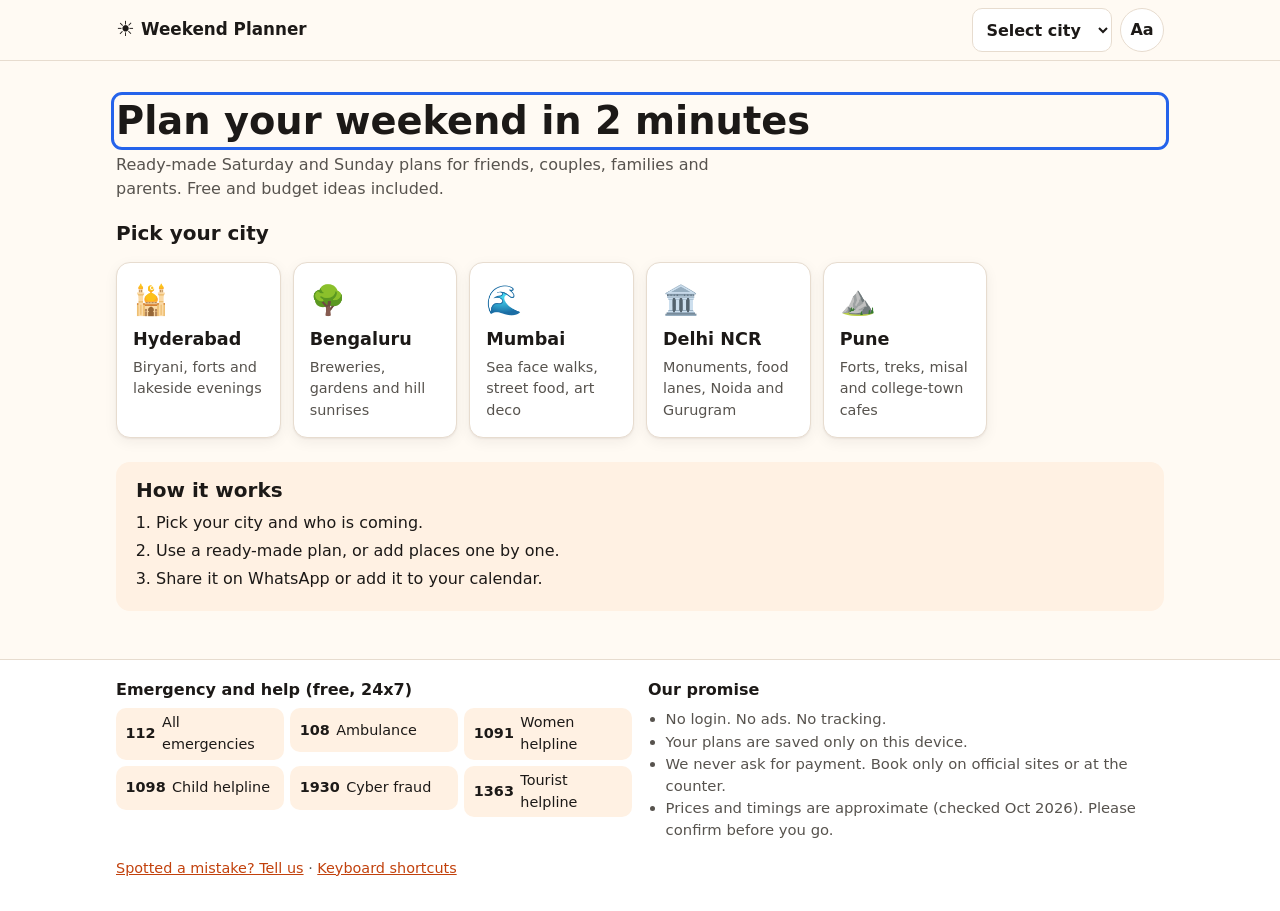
==== index.html @ 53698dc2 "Weekend Planner v1: 5 cities, ready plans, builder, share, offline Static site for planning Saturday" ====
<!doctype html>
<html lang="en">
<head>
  <meta charset="utf-8">
  <meta name="viewport" content="width=device-width, initial-scale=1, viewport-fit=cover">
  <title>Weekend Planner: Hyderabad, Bengaluru, Mumbai, Delhi NCR, Pune</title>
  <meta name="description" content="Plan your Saturday and Sunday in 2 minutes. Ready-made weekend plans and budget-friendly ideas for friends, couples, families and parents in Hyderabad, Bengaluru, Mumbai, Delhi NCR and Pune.">
  <meta name="theme-color" content="#c2410c" media="(prefers-color-scheme: light)">
  <meta name="theme-color" content="#0f1115" media="(prefers-color-scheme: dark)">
  <meta property="og:title" content="Weekend Planner">
  <meta property="og:description" content="Plan your weekend in 2 minutes. Free and budget ideas, date nights, family days, plans for parents.">
  <meta property="og:type" content="website">
  <meta property="og:image" content="https://abhinandankainth.github.io/Weekend-Planner/icons/og.png">
  <link rel="icon" href="icons/icon.svg" type="image/svg+xml">
  <link rel="apple-touch-icon" href="icons/icon-192.png">
  <link rel="manifest" href="manifest.webmanifest">
  <link rel="stylesheet" href="assets/styles.css">
  <script>
    // Apply saved theme and text size before first paint to avoid a flash.
    (function () {
      try {
        var s = JSON.parse(localStorage.getItem('wp:v1') || '{}');
        var d = document.documentElement;
        if (s.theme && s.theme !== 'auto') d.setAttribute('data-theme', s.theme);
        if (s.textSize) d.setAttribute('data-text', s.textSize);
        if (s.lang) d.setAttribute('lang', s.lang);
      } catch (e) {}
    })();
  </script>
</head>
<body>
  <a class="skip-link" href="#main" data-i18n="skip">Skip to content</a>

  <header class="topbar">
    <div class="topbar-inner">
      <a class="brand" href="#/" data-i18n-aria="goHome" aria-label="Go home">
        <span class="brand-mark" aria-hidden="true">☀️</span>
        <span class="brand-name" data-i18n="appName">Weekend Planner</span>
      </a>
      <div class="topbar-actions">
        <label class="visually-hidden" for="city-select" data-i18n="chooseCity">Choose city</label>
        <select id="city-select" class="city-select"></select>
        <button class="icon-btn" id="settings-btn" aria-haspopup="dialog" aria-controls="settings-dialog" data-i18n-aria="settings" aria-label="Settings">
          <span aria-hidden="true">Aa</span>
        </button>
      </div>
    </div>
  </header>

  <div id="offline-banner" class="banner" hidden role="status" data-i18n="offline">You're offline. Showing saved info; maps and links need internet.</div>

  <main id="main" tabindex="-1"></main>

  <footer class="footer">
    <div class="footer-inner">
      <section aria-labelledby="help-h">
        <h2 id="help-h" class="footer-h" data-i18n="emergencyTitle">Emergency and help (free, 24x7)</h2>
        <ul class="helplines">
          <li><a href="tel:112"><strong>112</strong> <span data-i18n="h112">All emergencies</span></a></li>
          <li><a href="tel:108"><strong>108</strong> <span data-i18n="h108">Ambulance</span></a></li>
          <li><a href="tel:1091"><strong>1091</strong> <span data-i18n="h1091">Women helpline</span></a></li>
          <li><a href="tel:1098"><strong>1098</strong> <span data-i18n="h1098">Child helpline</span></a></li>
          <li><a href="tel:1930"><strong>1930</strong> <span data-i18n="h1930">Cyber fraud</span></a></li>
          <li><a href="tel:1363"><strong>1363</strong> <span data-i18n="h1363">Tourist helpline</span></a></li>
        </ul>
      </section>
      <section aria-labelledby="trust-h">
        <h2 id="trust-h" class="footer-h" data-i18n="trustTitle">Our promise</h2>
        <ul class="promise">
          <li data-i18n="p1">No login. No ads. No tracking.</li>
          <li data-i18n="p2">Your plans are saved only on this device.</li>
          <li data-i18n="p3">We never ask for payment. Book only on official sites or at the counter.</li>
          <li data-i18n="p4">Prices and timings are approximate (checked Oct 2026). Please confirm before you go.</li>
        </ul>
      </section>
      <p class="footer-small">
        <a href="https://github.com/AbhinandanKainth/Weekend-Planner/issues/new" target="_blank" rel="noopener" data-i18n="feedback">Spotted a mistake? Tell us</a>
        · <button class="linklike" id="shortcuts-btn" data-i18n="shortcuts">Keyboard shortcuts</button>
      </p>
    </div>
  </footer>

  <dialog id="settings-dialog" class="dialog" aria-labelledby="settings-title">
    <form method="dialog" class="dialog-body">
      <h2 id="settings-title" data-i18n="settings">Settings</h2>
      <fieldset class="seg">
        <legend data-i18n="language">Language</legend>
        <label><input type="radio" name="lang" value="en"> English</label>
        <label><input type="radio" name="lang" value="hi"> हिंदी</label>
      </fieldset>
      <fieldset class="seg">
        <legend data-i18n="textSize">Text size</legend>
        <label><input type="radio" name="textSize" value="m"> <span style="font-size:1rem">A</span></label>
        <label><input type="radio" name="textSize" value="l"> <span style="font-size:1.2rem">A</span></label>
        <label><input type="radio" name="textSize" value="xl"> <span style="font-size:1.4rem">A</span></label>
      </fieldset>
      <fieldset class="seg">
        <legend data-i18n="theme">Theme</legend>
        <label><input type="radio" name="theme" value="auto"> <span data-i18n="auto">Auto</span></label>
        <label><input type="radio" name="theme" value="light"> <span data-i18n="light">Light</span></label>
        <label><input type="radio" name="theme" value="dark"> <span data-i18n="dark">Dark</span></label>
      </fieldset>
      <div class="dialog-actions">
        <button class="btn btn-primary" value="close" data-i18n="done">Done</button>
      </div>
    </form>
  </dialog>

  <dialog id="shortcuts-dialog" class="dialog" aria-labelledby="shortcuts-title">
    <form method="dialog" class="dialog-body">
      <h2 id="shortcuts-title" data-i18n="shortcuts">Keyboard shortcuts</h2>
      <dl class="kbd-list">
        <dt><kbd>/</kbd></dt><dd data-i18n="kSearch">Search activities</dd>
        <dt><kbd>1</kbd> <kbd>2</kbd> <kbd>3</kbd></dt><dd data-i18n="kTabs">Plans, Explore, My weekend</dd>
        <dt><kbd>s</kbd></dt><dd data-i18n="kSurprise">Surprise me</dd>
        <dt><kbd>c</kbd></dt><dd data-i18n="kCity">Change city</dd>
        <dt><kbd>d</kbd></dt><dd data-i18n="kDark">Toggle dark mode</dd>
        <dt><kbd>?</kbd></dt><dd data-i18n="kHelp">Show this help</dd>
      </dl>
      <div class="dialog-actions">
        <button class="btn btn-primary" value="close" data-i18n="done">Done</button>
      </div>
    </form>
  </dialog>

  <div id="toast" class="toast" role="status" aria-live="polite"></div>

  <noscript><p class="noscript">Weekend Planner needs JavaScript to build your plan. Please enable it.</p></noscript>

  <script src="assets/i18n.js" defer></script>
  <script src="data/cities.js" defer></script>
  <script src="assets/app.js" defer></script>
</body>
</html>
---- assets/styles.css ----
/* Weekend Planner styles. Mobile-first, no web fonts, WCAG AA colours. */
:root {
  --bg: #fffaf3;
  --surface: #ffffff;
  --surface-2: #fff1e3;
  --text: #1c1917;
  --muted: #57534e;
  --border: #e7dccf;
  --primary: #c2410c;
  --primary-ink: #ffffff;
  --primary-soft: #ffedd5;
  --accent: #0f766e;
  --accent-soft: #ccfbf1;
  --warn-bg: #fef3c7;
  --warn-ink: #78350f;
  --focus: #2563eb;
  --shadow: 0 1px 2px rgba(28, 25, 23, .06), 0 4px 14px rgba(28, 25, 23, .06);
  --radius: 14px;
  --radius-sm: 10px;
  --tap: 44px;
  --maxw: 1080px;
  font-size: 100%;
  color-scheme: light;
}
:root[data-text="l"] { font-size: 118.75%; }
:root[data-text="xl"] { font-size: 137.5%; }

@media (prefers-color-scheme: dark) {
  :root:not([data-theme="light"]) {
    --bg: #0f1115; --surface: #181b22; --surface-2: #20242d; --text: #ececec; --muted: #b4b4b4;
    --border: #2e333d; --primary: #fb923c; --primary-ink: #1a0d03; --primary-soft: #3a2414;
    --accent: #5eead4; --accent-soft: #10302c; --warn-bg: #3b2f12; --warn-ink: #fde68a; --focus: #93c5fd;
    --shadow: none; color-scheme: dark;
  }
}
:root[data-theme="dark"] {
  --bg: #0f1115; --surface: #181b22; --surface-2: #20242d; --text: #ececec; --muted: #b4b4b4;
  --border: #2e333d; --primary: #fb923c; --primary-ink: #1a0d03; --primary-soft: #3a2414;
  --accent: #5eead4; --accent-soft: #10302c; --warn-bg: #3b2f12; --warn-ink: #fde68a; --focus: #93c5fd;
  --shadow: none; color-scheme: dark;
}

* { box-sizing: border-box; }
[hidden] { display: none !important; }
html { -webkit-text-size-adjust: 100%; }
body {
  margin: 0; background: var(--bg); color: var(--text);
  font-family: system-ui, -apple-system, "Segoe UI", Roboto, "Noto Sans", "Noto Sans Devanagari", "Helvetica Neue", Arial, sans-serif;
  line-height: 1.5; font-size: 1rem;
  min-height: 100vh; display: flex; flex-direction: column;
}
:lang(hi) body, html[lang="hi"] body { line-height: 1.65; }
main { flex: 1; width: 100%; max-width: var(--maxw); margin: 0 auto; padding: 1rem; outline: none; }
h1, h2, h3 { line-height: 1.25; margin: 0 0 .5rem; }
h1 { font-size: 1.6rem; }
h2 { font-size: 1.25rem; }
h3 { font-size: 1.05rem; }
p { margin: 0 0 .75rem; }
a { color: var(--primary); }
img { max-width: 100%; }
:focus-visible { outline: 3px solid var(--focus); outline-offset: 2px; border-radius: 6px; }
.visually-hidden { position: absolute !important; width: 1px; height: 1px; overflow: hidden; clip: rect(0 0 0 0); white-space: nowrap; }
.skip-link { position: absolute; left: .5rem; top: -3rem; background: var(--surface); color: var(--text); padding: .5rem .75rem; border-radius: 8px; z-index: 100; }
.skip-link:focus { top: .5rem; }
.muted { color: var(--muted); }
.small { font-size: .875rem; }
.noscript { padding: 1rem; text-align: center; }

/* Top bar */
.topbar { position: sticky; top: 0; z-index: 20; background: color-mix(in srgb, var(--bg) 88%, transparent); backdrop-filter: blur(8px); border-bottom: 1px solid var(--border); }
@supports not (background: color-mix(in srgb, red 50%, blue)) { .topbar { background: var(--bg); } }
.topbar-inner { max-width: var(--maxw); margin: 0 auto; padding: .5rem 1rem; display: flex; align-items: center; justify-content: space-between; gap: .5rem; }
.brand { display: flex; align-items: center; gap: .4rem; text-decoration: none; color: var(--text); font-weight: 800; font-size: 1.05rem; min-height: var(--tap); white-space: nowrap; min-width: 0; }
@media (max-width: 420px) { :root[data-text="l"] .brand-name, :root[data-text="xl"] .brand-name { display: none; } }
.brand-mark { font-size: 1.3rem; }
.topbar-actions { display: flex; align-items: center; gap: .5rem; }
.city-select, select, input[type="search"], input[type="time"] {
  min-height: var(--tap); border: 1px solid var(--border); background: var(--surface); color: var(--text);
  border-radius: var(--radius-sm); padding: .4rem .6rem; font: inherit;
}
.city-select { max-width: 11rem; min-width: 0; font-weight: 600; }
.icon-btn { min-width: var(--tap); min-height: var(--tap); border-radius: 50%; border: 1px solid var(--border); background: var(--surface); color: var(--text); font: inherit; font-weight: 700; cursor: pointer; }

.banner { background: var(--warn-bg); color: var(--warn-ink); text-align: center; padding: .5rem 1rem; font-size: .9rem; }

/* Buttons */
.btn {
  display: inline-flex; align-items: center; justify-content: center; gap: .35rem;
  min-height: var(--tap); padding: .5rem 1rem; border-radius: 999px; border: 1px solid var(--border);
  background: var(--surface); color: var(--text); font: inherit; font-weight: 600; cursor: pointer; text-decoration: none;
  transition: transform .08s ease, background .15s ease;
}
.btn:active { transform: scale(.97); }
.btn-primary { background: var(--primary); border-color: var(--primary); color: var(--primary-ink); }
.btn-accent { background: var(--accent); border-color: var(--accent); color: #fff; }
:root[data-theme="dark"] .btn-accent { color: #06201d; }
@media (prefers-color-scheme: dark) { :root:not([data-theme="light"]) .btn-accent { color: #06201d; } }
.btn-ghost { background: transparent; }
.btn-sm { min-height: 38px; padding: .3rem .75rem; font-size: .9rem; }
.btn-wa { background: #128c4b; border-color: #128c4b; color: #fff; }
.btn-row { display: flex; flex-wrap: wrap; gap: .5rem; }
.linklike { background: none; border: 0; color: var(--primary); font: inherit; text-decoration: underline; cursor: pointer; padding: 0; min-height: 0; }

/* Home */
.hero { padding: 1.25rem 0 .5rem; }
.hero h1 { font-size: clamp(1.6rem, 6vw, 2.4rem); }
.hero p { color: var(--muted); max-width: 38rem; }
.continue { margin: .5rem 0 1rem; }
.city-grid { display: grid; grid-template-columns: repeat(auto-fill, minmax(10rem, 1fr)); gap: .75rem; margin: 1rem 0 1.5rem; padding: 0; list-style: none; }
.city-card {
  display: flex; flex-direction: column; gap: .25rem; height: 100%; padding: 1rem; border-radius: var(--radius);
  background: var(--surface); border: 1px solid var(--border); box-shadow: var(--shadow);
  text-decoration: none; color: var(--text); min-height: 7.5rem;
}
.city-card:hover { border-color: var(--primary); }
.city-emoji { font-size: 1.8rem; }
.city-name { font-weight: 800; font-size: 1.1rem; }
.city-blurb { color: var(--muted); font-size: .9rem; }
.how { background: var(--surface-2); border-radius: var(--radius); padding: 1rem 1.25rem; }
.how ol { margin: 0; padding-left: 1.25rem; }
.how li { margin: .25rem 0; }

/* City header */
.city-head { display: flex; flex-wrap: wrap; align-items: flex-end; justify-content: space-between; gap: .5rem; margin-bottom: .75rem; }
.city-head h1 { margin: 0; }
.city-tagline { color: var(--muted); margin: 0; }
.weekend-pill { display: inline-flex; gap: .25rem; align-items: center; background: var(--primary-soft); color: var(--text); border-radius: 999px; padding: .25rem .75rem; font-size: .9rem; font-weight: 600; }
.weekend-switch { display: flex; gap: .25rem; flex-wrap: wrap; }

details.info { background: var(--surface); border: 1px solid var(--border); border-radius: var(--radius); margin: .5rem 0 1rem; }
details.info > summary { cursor: pointer; padding: .75rem 1rem; font-weight: 700; min-height: var(--tap); list-style-position: inside; }
.info-grid { display: grid; gap: .75rem; padding: 0 1rem 1rem; }
@media (min-width: 720px) { .info-grid { grid-template-columns: repeat(3, 1fr); } }
.info-grid h3 { font-size: .95rem; margin-bottom: .25rem; }
.info-grid p { font-size: .925rem; color: var(--muted); margin: 0; }

/* Chips */
.chip-group { display: flex; gap: .4rem; overflow-x: auto; padding: .15rem .1rem .5rem; scrollbar-width: thin; }
.chip-group.wrap { flex-wrap: wrap; overflow: visible; }
.chip {
  flex: 0 0 auto; min-height: 40px; padding: .35rem .85rem; border-radius: 999px; border: 1px solid var(--border);
  background: var(--surface); color: var(--text); font: inherit; font-size: .925rem; cursor: pointer; white-space: nowrap;
}
.chip[aria-pressed="true"], .chip[aria-selected="true"] { background: var(--text); color: var(--bg); border-color: var(--text); font-weight: 700; }
.label { font-size: .8rem; font-weight: 700; text-transform: uppercase; letter-spacing: .04em; color: var(--muted); margin: .5rem 0 .25rem; }
:lang(hi) .label { text-transform: none; letter-spacing: 0; font-size: .9rem; }

/* Tabs */
.tabs { display: flex; gap: .25rem; border-bottom: 1px solid var(--border); margin: .75rem 0 1rem; position: sticky; top: var(--topbar-h, 61px); background: var(--bg); z-index: 10; }
.tab {
  flex: 1; min-height: var(--tap); background: none; border: 0; border-bottom: 3px solid transparent; color: var(--muted);
  font: inherit; font-weight: 700; cursor: pointer; padding: .5rem .25rem; text-decoration: none; text-align: center;
  display: flex; align-items: center; justify-content: center; gap: .35rem; white-space: nowrap;
}
@media (max-width: 400px) { .tab { font-size: .9rem; } .tabs { gap: 0; } }
.tab[aria-current="page"] { color: var(--text); border-bottom-color: var(--primary); }
.count { display: inline-block; min-width: 1.4rem; padding: 0 .35rem; border-radius: 999px; background: var(--primary); color: var(--primary-ink); font-size: .75rem; line-height: 1.4rem; }

/* Cards */
.grid { display: grid; gap: .75rem; grid-template-columns: 1fr; }
@media (min-width: 680px) { .grid { grid-template-columns: repeat(2, 1fr); } }
@media (min-width: 1000px) { .grid.three { grid-template-columns: repeat(3, 1fr); } }
.card { background: var(--surface); border: 1px solid var(--border); border-radius: var(--radius); padding: 1rem; box-shadow: var(--shadow); display: flex; flex-direction: column; gap: .5rem; }
.card h3 { margin: 0; }
.card .meta { display: flex; flex-wrap: wrap; gap: .35rem .75rem; color: var(--muted); font-size: .875rem; }
.card .desc { margin: 0; }
.card-actions { display: flex; flex-wrap: wrap; gap: .4rem; margin-top: auto; padding-top: .25rem; }
.plan-card .for { font-size: .85rem; font-weight: 700; color: var(--accent); }
.price { font-weight: 800; color: var(--text); }
.price.free { color: var(--accent); }
.badges { display: flex; flex-wrap: wrap; gap: .3rem; }
.badge { font-size: .78rem; padding: .1rem .5rem; border-radius: 999px; background: var(--surface-2); color: var(--text); border: 1px solid var(--border); }
.badge.good { background: var(--accent-soft); border-color: transparent; }
.badge.warn { background: var(--warn-bg); color: var(--warn-ink); border-color: transparent; }
.dl { display: grid; grid-template-columns: max-content 1fr; gap: .3rem .75rem; margin: .25rem 0 0; font-size: .925rem; }
.dl dt { font-weight: 700; color: var(--muted); }
.dl dd { margin: 0; }
@media (max-width: 420px) { .dl { grid-template-columns: 1fr; } .dl dd { margin-bottom: .35rem; } }

/* Filters */
.toolbar { display: flex; gap: .5rem; flex-wrap: wrap; align-items: center; margin-bottom: .5rem; }
.toolbar input[type="search"] { flex: 1 1 14rem; }
.filters { background: var(--surface); border: 1px solid var(--border); border-radius: var(--radius); padding: .5rem .75rem; margin-bottom: .75rem; }
.filters > summary { cursor: pointer; font-weight: 700; min-height: 40px; display: flex; align-items: center; }
.check { display: inline-flex; gap: .4rem; align-items: center; min-height: 40px; margin-right: 1rem; cursor: pointer; }
.check input { width: 1.2rem; height: 1.2rem; accent-color: var(--primary); }
.result-line { display: flex; justify-content: space-between; align-items: center; gap: .5rem; flex-wrap: wrap; margin: .25rem 0 .75rem; color: var(--muted); }

/* Timeline */
.day { margin: 1rem 0 1.5rem; }
.day h2, .day h3 { display: flex; align-items: center; gap: .5rem; }
.timeline { list-style: none; margin: 0; padding: 0; border-left: 3px solid var(--primary-soft); margin-left: .6rem; }
.timeline > li { position: relative; padding: 0 0 1rem 1.1rem; }
.timeline > li::before { content: ""; position: absolute; left: -.55rem; top: .35rem; width: .8rem; height: .8rem; border-radius: 50%; background: var(--primary); border: 2px solid var(--bg); }
.slot-time { font-weight: 800; font-variant-numeric: tabular-nums; }
.slot-note { color: var(--muted); font-size: .925rem; margin: .1rem 0 0; }
.slot-card { padding: .75rem; }
.slot-controls { display: flex; flex-wrap: wrap; gap: .35rem; align-items: center; }
.slot-controls input[type="time"] { min-height: 38px; padding: .2rem .4rem; }

.summary-bar { display: grid; grid-template-columns: repeat(auto-fit, minmax(9rem, 1fr)); gap: .75rem; background: var(--surface-2); border-radius: var(--radius); padding: .75rem 1rem; margin-bottom: 1rem; }
.summary-bar .k { font-size: .8rem; color: var(--muted); font-weight: 700; }
.summary-bar .v { font-size: 1.15rem; font-weight: 800; }
.stepper { display: inline-flex; align-items: center; gap: .25rem; }
.stepper button { width: 38px; height: 38px; border-radius: 50%; border: 1px solid var(--border); background: var(--surface); color: var(--text); font: inherit; font-weight: 800; cursor: pointer; }
.stepper output { min-width: 1.8rem; text-align: center; font-weight: 800; font-size: 1.1rem; }
.note { background: var(--warn-bg); color: var(--warn-ink); border-radius: var(--radius-sm); padding: .5rem .75rem; font-size: .9rem; }
.empty { text-align: center; padding: 2rem 1rem; background: var(--surface); border: 1px dashed var(--border); border-radius: var(--radius); }
.empty .big { font-size: 2.5rem; }
.sticky-actions { position: sticky; bottom: 0; background: var(--bg); padding: .75rem 0; border-top: 1px solid var(--border); margin-top: 1rem; z-index: 5; }

.loading { padding: 2rem 0; }
.skeleton { background: linear-gradient(90deg, var(--surface-2), var(--surface), var(--surface-2)); background-size: 200% 100%; animation: sk 1.2s infinite; border-radius: var(--radius); height: 7rem; margin-bottom: .75rem; }
@keyframes sk { to { background-position: -200% 0; } }

/* Footer */
.footer { border-top: 1px solid var(--border); background: var(--surface); margin-top: 2rem; }
.footer-inner { max-width: var(--maxw); margin: 0 auto; padding: 1.25rem 1rem 2rem; display: grid; gap: 1rem; }
@media (min-width: 760px) { .footer-inner { grid-template-columns: 1fr 1fr; } .footer-small { grid-column: 1 / -1; } }
.footer-h { font-size: 1rem; }
.helplines { list-style: none; padding: 0; margin: 0; display: grid; grid-template-columns: repeat(auto-fill, minmax(9.5rem, 1fr)); gap: .4rem; }
.helplines a { display: flex; gap: .4rem; align-items: center; min-height: var(--tap); padding: .25rem .6rem; border-radius: var(--radius-sm); background: var(--surface-2); color: var(--text); text-decoration: none; font-size: .9rem; }
.promise { margin: 0; padding-left: 1.1rem; color: var(--muted); font-size: .925rem; }
.footer-small { font-size: .9rem; color: var(--muted); margin: 0; }

/* Dialog + toast */
.dialog { border: 0; border-radius: var(--radius); padding: 0; background: var(--surface); color: var(--text); width: min(26rem, calc(100vw - 2rem)); box-shadow: 0 10px 40px rgba(0,0,0,.3); }
.dialog::backdrop { background: rgba(0,0,0,.45); }
.dialog-body { padding: 1.25rem; }
.seg { border: 0; padding: 0; margin: 0 0 1rem; display: flex; flex-wrap: wrap; gap: .4rem; }
.seg legend { font-weight: 700; margin-bottom: .4rem; padding: 0; }
.seg label { display: inline-flex; align-items: center; gap: .35rem; min-height: var(--tap); padding: .25rem .8rem; border: 1px solid var(--border); border-radius: 999px; cursor: pointer; }
.seg label:has(input:checked) { border-color: var(--primary); background: var(--primary-soft); font-weight: 700; }
.seg input { accent-color: var(--primary); }
.dialog-actions { display: flex; justify-content: flex-end; }
.kbd-list { display: grid; grid-template-columns: max-content 1fr; gap: .5rem 1rem; }
.kbd-list dd { margin: 0; }
kbd { border: 1px solid var(--border); border-bottom-width: 2px; border-radius: 6px; padding: .05rem .4rem; font-family: ui-monospace, Menlo, monospace; font-size: .85rem; background: var(--surface-2); }
.toast {
  position: fixed; left: 50%; bottom: 1.25rem; transform: translate(-50%, 150%); background: var(--text); color: var(--bg);
  padding: .65rem 1rem; border-radius: 999px; box-shadow: 0 6px 24px rgba(0,0,0,.25); z-index: 50; max-width: calc(100vw - 2rem);
  display: flex; gap: .75rem; align-items: center; transition: transform .2s ease, visibility .2s; font-weight: 600; visibility: hidden;
}
.toast.show { transform: translate(-50%, 0); visibility: visible; }
.toast button { background: none; border: 0; color: inherit; text-decoration: underline; font: inherit; font-weight: 800; cursor: pointer; min-height: 32px; }

@media (prefers-reduced-motion: reduce) {
  *, *::before, *::after { animation: none !important; transition: none !important; scroll-behavior: auto !important; }
}

@media print {
  .topbar, .footer, .tabs, .no-print, .toast, .card-actions, .slot-controls, .sticky-actions, .chip-group, .filters, .toolbar, details.info { display: none !important; }
  body { background: #fff; color: #000; }
  .card { box-shadow: none; break-inside: avoid; }
  main { padding: 0; }
  a { color: #000; text-decoration: none; }
}
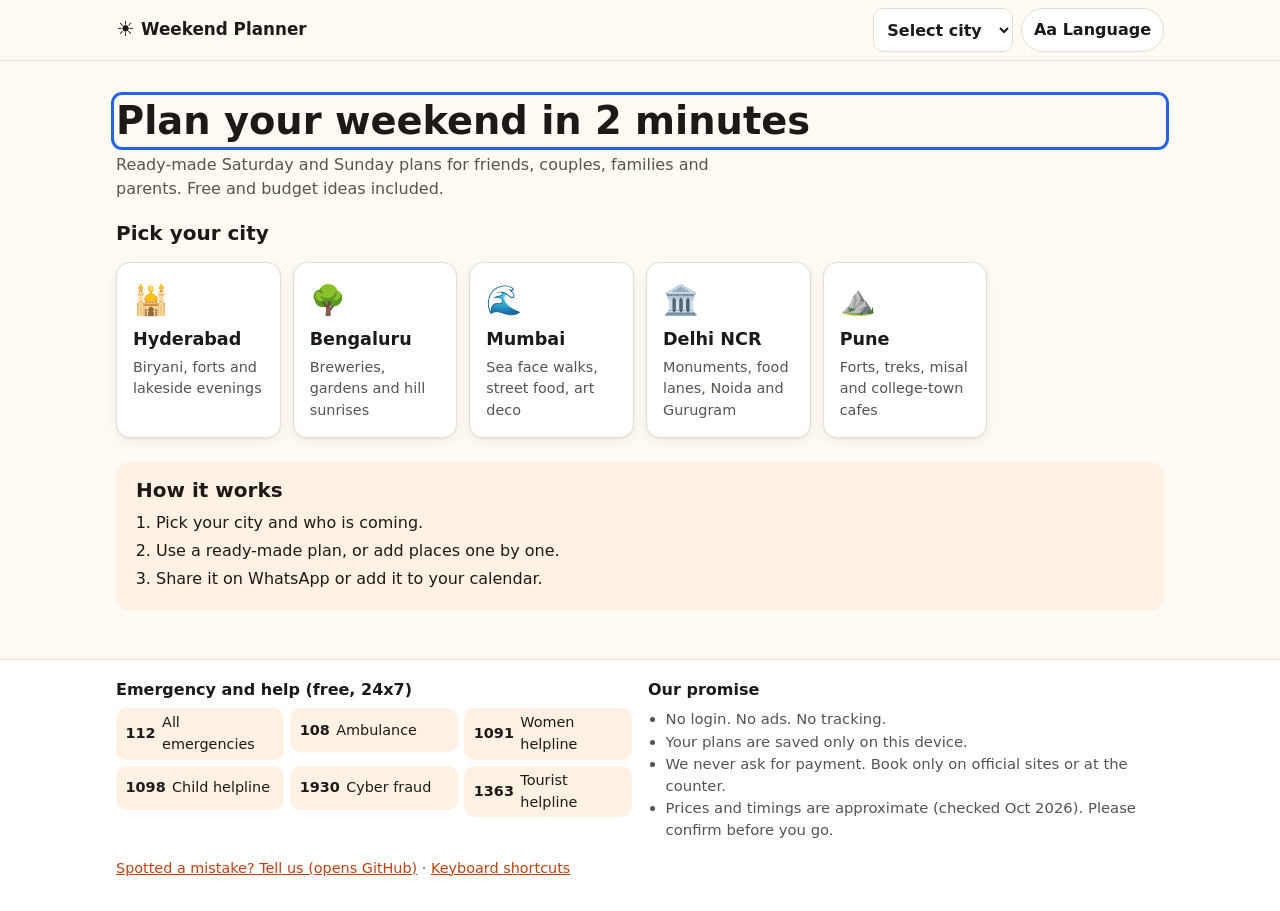
==== commit ee0f7bdc: "Apply Product Council fixes: trust, sharing, offline resilience - One budget number everywhere (comp" ====
--- a/index.html
+++ b/index.html
@@ -40,8 +40,8 @@
       <div class="topbar-actions">
         <label class="visually-hidden" for="city-select" data-i18n="chooseCity">Choose city</label>
         <select id="city-select" class="city-select"></select>
-        <button class="icon-btn" id="settings-btn" aria-haspopup="dialog" aria-controls="settings-dialog" data-i18n-aria="settings" aria-label="Settings">
-          <span aria-hidden="true">Aa</span>
+        <button class="icon-btn settings-btn" id="settings-btn" aria-haspopup="dialog" aria-controls="settings-dialog" data-i18n-aria="settingsAria" aria-label="Language and text size">
+          <span aria-hidden="true">Aa</span> <span class="settings-label" data-i18n="settingsShort" aria-hidden="true">Language</span>
         </button>
       </div>
     </div>
--- a/assets/styles.css
+++ b/assets/styles.css
@@ -97,7 +97,7 @@
 @media (prefers-color-scheme: dark) { :root:not([data-theme="light"]) .btn-accent { color: #06201d; } }
 .btn-ghost { background: transparent; }
 .btn-sm { min-height: 38px; padding: .3rem .75rem; font-size: .9rem; }
-.btn-wa { background: #128c4b; border-color: #128c4b; color: #fff; }
+.btn-wa { background: #0f7a40; border-color: #0f7a40; color: #fff; }
 .btn-row { display: flex; flex-wrap: wrap; gap: .5rem; }
 .linklike { background: none; border: 0; color: var(--primary); font: inherit; text-decoration: underline; cursor: pointer; padding: 0; min-height: 0; }
 
@@ -172,6 +172,11 @@
 .badge { font-size: .78rem; padding: .1rem .5rem; border-radius: 999px; background: var(--surface-2); color: var(--text); border: 1px solid var(--border); }
 .badge.good { background: var(--accent-soft); border-color: transparent; }
 .badge.warn { background: var(--warn-bg); color: var(--warn-ink); border-color: transparent; }
+.plan-card.best { border-color: var(--primary); border-width: 2px; }
+.best-badge { background: var(--primary); color: var(--primary-ink); border-color: transparent; margin-left: .25rem; }
+.slot-note { margin: 0 0 .35rem; font-size: .9rem; color: var(--muted); }
+.settings-btn { border-radius: 999px; padding: 0 .75rem; white-space: nowrap; }
+@media (max-width: 340px) { .settings-label { display: none; } }
 .dl { display: grid; grid-template-columns: max-content 1fr; gap: .3rem .75rem; margin: .25rem 0 0; font-size: .925rem; }
 .dl dt { font-weight: 700; color: var(--muted); }
 .dl dd { margin: 0; }
